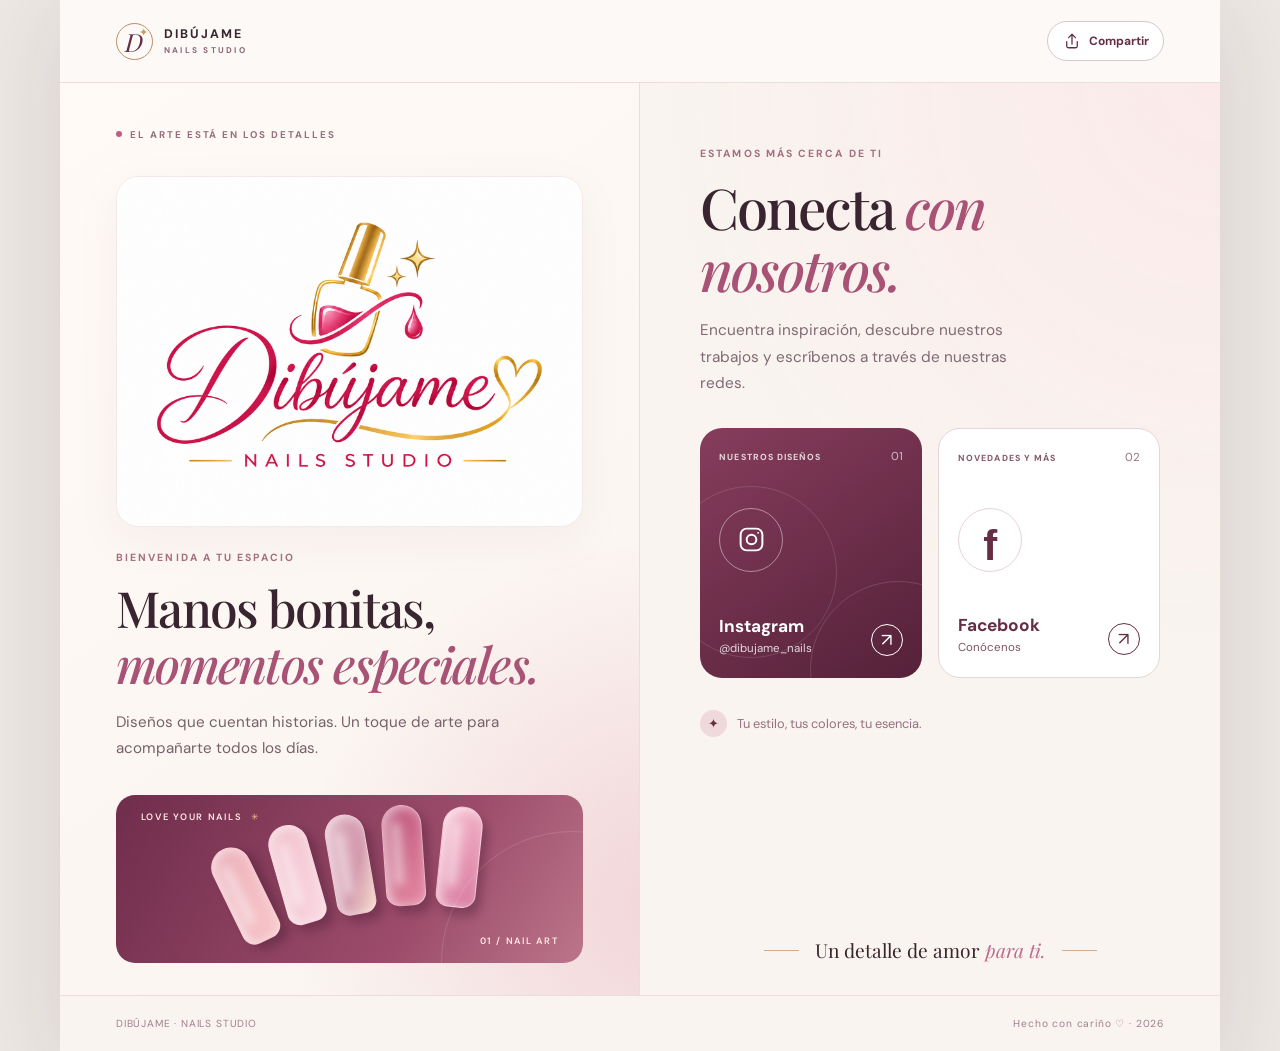
==== index.html @ 01977ef8 "Add files via upload" ====
<!doctype html>
<html lang="es-MX">
<head>
  <meta charset="utf-8">
  <meta name="viewport" content="width=device-width, initial-scale=1, viewport-fit=cover">
  <meta name="theme-color" content="#f9f4ef">
  <meta name="description" content="Dibújame Nails Studio. Manos bonitas, momentos especiales. Conoce nuestros diseños, redes sociales y formas de contacto.">
  <meta property="og:type" content="website">
  <meta property="og:title" content="Dibújame | Nails Studio">
  <meta property="og:description" content="Manos bonitas, momentos especiales. Descubre Dibújame Nails Studio.">
  <meta property="og:image" content="assets/logo-original.png">
  <link rel="icon" type="image/svg+xml" href="assets/favicon.svg">
  <link rel="preconnect" href="https://fonts.googleapis.com">
  <link rel="preconnect" href="https://fonts.gstatic.com" crossorigin>
  <link href="https://fonts.googleapis.com/css2?family=DM+Sans:wght@400;500;600;700&family=Playfair+Display:ital,wght@0,500;0,600;1,500;1,600&display=swap" rel="stylesheet">
  <link rel="stylesheet" href="css/styles.css">
  <script src="js/config.js" defer></script>
  <script src="js/app.js" defer></script>
  <title>Dibújame — Nails Studio</title>
</head>
<body>
  <div class="page-shell">
    <header class="topbar" aria-label="Encabezado">
      <a class="mini-brand" href="#inicio" aria-label="Dibújame Nails Studio, inicio">
        <span class="mini-mark" aria-hidden="true">D<span>✦</span></span>
        <span>DIBÚJAME <small>NAILS STUDIO</small></span>
      </a>
      <button class="share-button" type="button" id="shareButton" aria-label="Compartir página">
        <svg viewBox="0 0 24 24" aria-hidden="true"><path d="M12 16V3m0 0L7.5 7.5M12 3l4.5 4.5M5 13v6a2 2 0 0 0 2 2h10a2 2 0 0 0 2-2v-6"/></svg>
        <span>Compartir</span>
      </button>
    </header>

    <main id="inicio" class="layout">
      <section class="hero" aria-labelledby="intro-title">
        <div class="hero-kicker"><span class="dot"></span> EL ARTE ESTÁ EN LOS DETALLES</div>
        <div class="logo-card">
          <img class="brand-logo" src="assets/logo-original.png" alt="Dibújame Nails Studio, logo rosa y dorado con frasco de esmalte y corazón" fetchpriority="high">
        </div>
        <div class="hero-copy">
          <p class="eyebrow">BIENVENIDA A TU ESPACIO</p>
          <h1 id="intro-title">Manos bonitas,<br><em>momentos especiales.</em></h1>
          <p class="hero-description">Diseños que cuentan historias. Un toque de arte para acompañarte todos los días.</p>
        </div>
        <div class="hero-art" aria-hidden="true">
          <span class="art-label">LOVE YOUR NAILS <b>✳</b></span>
          <div class="nail-set"><i class="nail n1"></i><i class="nail n2"></i><i class="nail n3"></i><i class="nail n4"></i><i class="nail n5"></i></div>
          <span class="art-number">01 / NAIL ART</span>
        </div>
      </section>

      <section class="links-section" aria-labelledby="links-title">
        <div class="section-head">
          <p class="eyebrow">ESTAMOS MÁS CERCA DE TI</p>
          <h2 id="links-title">Conecta <em>con nosotros.</em></h2>
          <p>Encuentra inspiración, descubre nuestros trabajos y escríbenos a través de nuestras redes.</p>
        </div>

        <div id="bookingSlot" class="booking-slot" hidden></div>

        <div class="link-grid" id="linkGrid">
          <a class="link-card instagram-card" href="https://www.instagram.com/dibujame_nails/" target="_blank" rel="noopener noreferrer" aria-label="Visitar Instagram dibujame_nails">
            <span class="card-top"><span class="tag">NUESTROS DISEÑOS</span><span class="card-index">01</span></span>
            <span class="social-icon" aria-hidden="true"><svg viewBox="0 0 24 24"><rect x="3" y="3" width="18" height="18" rx="5"/><circle cx="12" cy="12" r="4"/><circle cx="17.5" cy="6.5" r=".8" fill="currentColor" stroke="none"/></svg></span>
            <span class="card-bottom"><span><strong>Instagram</strong><small>@dibujame_nails</small></span><span class="arrow-icon" aria-hidden="true">↗</span></span>
          </a>
          <a class="link-card facebook-card" href="https://www.facebook.com/profile.php?id=61552756146185" target="_blank" rel="noopener noreferrer" aria-label="Visitar página de Facebook de Dibújame Nails">
            <span class="card-top"><span class="tag">NOVEDADES Y MÁS</span><span class="card-index">02</span></span>
            <span class="social-icon fb-icon" aria-hidden="true">f</span>
            <span class="card-bottom"><span><strong>Facebook</strong><small>Conócenos</small></span><span class="arrow-icon" aria-hidden="true">↗</span></span>
          </a>
          <!-- Los enlaces que faltan se agregan automáticamente al configurar js/config.js -->
        </div>

        <div class="small-note"><span class="small-note-icon">✦</span><span>Tu estilo, tus colores, tu esencia.</span></div>
        <div class="closing"><span class="closing-rule"></span><p>Un detalle de amor <em>para ti.</em></p><span class="closing-rule"></span></div>
      </section>
    </main>

    <footer><span>DIBÚJAME · NAILS STUDIO</span><span>Hecho con cariño <span aria-hidden="true">♡</span> · <span id="year">2026</span></span></footer>
  </div>
  <div id="toast" class="toast" role="status" aria-live="polite" hidden></div>
</body>
</html>
---- css/styles.css ----
:root {
  --cream: #f9f4ef;
  --cream-dark: #eee3db;
  --paper: #ffffff;
  --wine: #662e45;
  --wine-dark: #421a2d;
  --rose: #c05d80;
  --gold: #c69c59;
  --text: #39252f;
  --muted: #806a75;
  --line: #e9dadf;
  font-synthesis: none;
}
* { box-sizing: border-box; }
html { scroll-behavior: smooth; }
body { margin: 0; background: #ece7e3; color: var(--text); font-family: 'DM Sans', Arial, sans-serif; -webkit-font-smoothing: antialiased; }
a { color: inherit; text-decoration: none; }
button { font: inherit; }
button, a { -webkit-tap-highlight-color: transparent; }
a:focus-visible, button:focus-visible { outline: 3px solid #a34d7b; outline-offset: 4px; }
.page-shell { max-width: 1160px; margin: 0 auto; min-height: 100vh; background: var(--cream); box-shadow: 0 16px 80px #3c23371f; overflow: hidden; }
.topbar { min-height: 83px; display:flex; align-items:center; justify-content:space-between; gap:1rem; padding: 1.1rem clamp(1.25rem, 5vw, 3.5rem); border-bottom:1px solid #eadedb; background:rgba(255,255,255,.42); }
.mini-brand { display:inline-flex; gap: .68rem; align-items:center; font-size:.78rem; font-weight:700; letter-spacing:.16em; }
.mini-brand small { display:block; color: #8b6678; font-size:.52rem; letter-spacing:.27em; margin-top:.22rem; }
.mini-mark { display:grid; place-items:center; position:relative; width:37px; height:37px; border:1px solid #be8e68; border-radius:50%; font:italic 25px 'Playfair Display',serif; color:var(--wine); }
.mini-mark span { position:absolute; top:0; right:2px; font-size:11px; color:var(--gold); }
.share-button { cursor:pointer; display:flex; gap:.5rem; align-items:center; justify-content:center; border:1px solid #d8c8cb; background:#fff; border-radius:100px; color:var(--wine); padding:.65rem .9rem; font-size:.75rem; font-weight:700; transition:transform .25s,border-color .25s; }
.share-button:hover {transform:translateY(-2px);border-color:var(--rose)}
.share-button svg { width:18px;height:18px; fill:none; stroke:currentColor;stroke-linecap:round;stroke-linejoin:round;stroke-width:1.7; }
.layout { display:grid;grid-template-columns:1fr 1fr; }
.hero { padding:2.8rem clamp(1.25rem, 4.6vw, 3.5rem) 2rem; position:relative; border-right:1px solid #eadedb; display:flex; flex-direction:column; background:radial-gradient(circle at 105% 90%, #f2d5d8 0,transparent 36%),linear-gradient(145deg,#fffaf6,var(--cream)); }
.hero-kicker {font-size:.61rem;letter-spacing:.2em;font-weight:700;color:#956f7d;display:flex;align-items:center;gap:.5rem; }
.dot { width:6px;height:6px;background:var(--rose);border-radius:50%; }
.logo-card { margin:2.2rem 0 1.5rem; border:1px solid #f2eae7; background:white; box-shadow: 0 14px 40px #a97e8814; border-radius:1.4rem; overflow:hidden; }
.brand-logo { display:block; width:100%; aspect-ratio:4/3; object-fit:contain; }
.hero-copy {position:relative;z-index:2}
.eyebrow { color:#a46e81;letter-spacing:.2em; font-size:.65rem; font-weight:700; margin:0 0 1rem; }
h1,h2 { font-family:'Playfair Display',Georgia,serif; letter-spacing:-.035em; font-weight:500; }
h1 {font-size:clamp(2.25rem,3.9vw,3.5rem);line-height:1.13;margin:.2rem 0 1rem}
h1 em,h2 em {color:#a85375; font-weight:500;}
.hero-description {max-width:390px;color:#76616b;font-size:.95rem;line-height:1.75;margin:0}
.hero-art { margin-top:2.1rem; height:168px; border-radius:1.2rem; background:linear-gradient(120deg,#702d4c 0%,#9c4c6a 65%,#bb758a 100%);display:flex;align-items:center;justify-content:space-between;padding:1rem 1.55rem;overflow:hidden;position:relative; }
.hero-art::after {content:'';position:absolute;width:260px;height:260px;border:1px solid #ffffff22; border-radius:50%;right:-120px;bottom:-130px;}
.art-label,.art-number {color:#ffe9e5;font-size:.58rem;letter-spacing:.17em;font-weight:600;position:relative;z-index:2;}
.art-label{align-self:flex-start}.art-label b{color:#f2c28d;margin-left:.5em}.art-number{align-self:flex-end;white-space:nowrap}
.nail-set { display:flex;align-items:center;gap:9px;position:absolute;left:50%;transform:translateX(-50%) rotate(-10deg);top:19px; }
.nail {display:block;width:40px;height:101px;border-radius:26px 26px 17px 17px;box-shadow:inset 4px 2px 12px #fff9, 6px 8px 10px #2c0d2249;border:1px solid #ffdfe99c;transform-origin:bottom center;}
.nail::before{content:'';display:block;width:9px;height:65px;border-radius:10px;background:#fff8;filter:blur(5px);margin:15px 0 0 9px;}
.n1{background:linear-gradient(110deg,#e8a7b3,#f9cbcd);transform:rotate(-16deg) translateY(10px)}
.n2{background:linear-gradient(110deg,#efb8c6,#fbdce5);transform:rotate(-6deg)}
.n3{background:linear-gradient(115deg,#dba8b9 0%,#d49baf 60%,#f7decc 100%);}
.n4{background:linear-gradient(130deg,#b95076,#e68ba5);transform:rotate(6deg)}
.n5{background:linear-gradient(130deg,#f7c1d1,#d8799e);transform:rotate(16deg) translateY(10px)}
.links-section {display:flex;flex-direction:column;padding:clamp(2.5rem,5vw,4.5rem) clamp(1.25rem,4.7vw,4rem) 2rem;background:radial-gradient(circle at 100% 0,#fce4e8a8,transparent 52%),var(--cream);}
.section-head h2 {font-size:clamp(2.5rem,4.4vw,4rem);line-height:1.1;margin:0 0 1.1rem;}
.section-head > p:last-child {color:var(--muted);line-height:1.7;font-size:.96rem;max-width:350px;margin:0 0 2rem}
.link-grid {display:grid;grid-template-columns:1fr 1fr;gap:1rem;}
.link-card {min-height:250px;border-radius:22px; padding:1.35rem 1.2rem;display:flex;flex-direction:column;justify-content:space-between;position:relative;overflow:hidden;transition:transform .25s,box-shadow .25s;}
.link-card:hover,.booking-card:hover {transform:translateY(-5px); box-shadow:0 18px 34px #55304527;}
.instagram-card {background:linear-gradient(145deg,#863d5c,#552139); color:#fff;}
.instagram-card::before {content:'';position:absolute;left:-35px;top:58px;width:170px;height:170px;border:1px solid #ffffff21;border-radius:50%;pointer-events:none;}
.instagram-card::after {content:'';position:absolute;bottom:-80px;right:-65px;width:175px;height:175px;border:1px solid #ffffff24;border-radius:50%;pointer-events:none;}
.facebook-card {background:#fff;border:1px solid #e5d5d9;color:var(--wine);}
.card-top {display:flex;align-items:center;justify-content:space-between;gap:1rem;}
.tag {letter-spacing:.12em;font-size:.55rem;font-weight:700;opacity:.8;}
.card-index {font-size:.72rem;opacity:.68;}
.social-icon {width:64px;height:64px;display:grid;place-items:center;border:1px solid #ffffff70;border-radius:50%;position:relative;z-index:1;}
.social-icon svg {width:29px;height:29px;stroke:currentColor;stroke-width:1.65;fill:none;}
.fb-icon {font:bold 42px Arial,sans-serif;color:var(--wine);border-color:#e6d2d9;padding-top:12px;}
.card-bottom {display:flex;align-items:end;justify-content:space-between;gap:.25rem;position:relative;z-index:1;}
.card-bottom strong {display:block;font-size:1.08rem;font-weight:700;}
.card-bottom small {display:block;font-size:.72rem;margin-top:.28rem;opacity:.82;}
.arrow-icon {display:grid;place-items:center;width:32px;height:32px;border:1px solid currentColor;border-radius:50%;flex-shrink:0; font-size:18px;}
.booking-slot:empty {display:none;}.booking-slot:not(:empty) {margin-bottom:1rem;}
.booking-card {display:flex;align-items:center;justify-content:space-between;gap:1rem;background:var(--wine);color:#fff;border-radius:20px;padding:1.1rem 1.4rem;margin-bottom:.9rem;transition:transform .25s,box-shadow .25s;}
.booking-card strong {font-size:1.05rem;display:block;margin-bottom:.2rem;}.booking-card small{font-size:.71rem;opacity:.83;}
.booking-card .arrow-icon {border-color:#ffffffa0;}
.extra-card { min-height:190px;background:white;border:1px solid #e5d5d9;color:var(--wine);}
.extra-card .social-icon{color:var(--wine);border-color:#e4cdd6}
.extra-card .social-icon svg{width:28px;height:28px;}
.small-note {margin:2rem 0 2.5rem;display:flex;gap:.6rem;align-items:center;color:#967080;font-size:.8rem;}
.small-note-icon {display:grid;place-items:center;width:27px;height:27px;background:#efd9dc;border-radius:50%;color:var(--wine);}
.closing {margin-top:auto;display:flex;align-items:center;justify-content:center;gap:1rem;}
.closing p {font-family:'Playfair Display',Georgia,serif;font-size:1.2rem;margin:0;white-space:nowrap;}
.closing em {color:#bb6d8e;}.closing-rule {display:block;width:35px;height:1px;background:#cfab91;}
footer {display:flex;align-items:center;justify-content:space-between;gap:1rem;flex-wrap:wrap;padding:1.3rem clamp(1.25rem,5vw,3.5rem);border-top:1px solid #eadedb;color:#a0808e;font-size:.64rem;letter-spacing:.08em;}
.toast {position:fixed;bottom:24px;left:50%;transform:translateX(-50%);background:var(--wine-dark);color:white;border-radius:12px;padding:.85rem 1.25rem;box-shadow:0 14px 40px #2c13243b;z-index:15; font-size:.85rem;}
@media(max-width:850px){.layout{grid-template-columns:1fr}.hero{border-right:0;border-bottom:1px solid #eadedb;padding-bottom:2.1rem}.logo-card{max-width:550px;margin-left:auto;margin-right:auto}.hero-art{max-width:550px;width:100%;margin-left:auto;margin-right:auto}.links-section{padding-bottom:3rem}.section-head p:last-child{max-width:none}.link-card{min-height:225px}}
@media(max-width:520px){.topbar{min-height:72px;padding:1rem 1.25rem}.share-button{padding:.58rem}.share-button span{display:none}.hero{padding-top:2rem}.logo-card{margin:1.5rem 0 1.4rem;border-radius:18px}.hero-description{font-size:.9rem}.hero-art{margin-top:1.8rem;height:145px}.nail{width:33px;height:82px}.nail::before{height:45px}.nail-set{top:18px;gap:7px}.art-label,.art-number{font-size:.48rem}.links-section{padding-top:3.1rem}.section-head h2{font-size:2.7rem}.link-grid{gap:.75rem}.link-card{min-height:212px;border-radius:18px;padding:1.1rem .95rem}.tag{font-size:.49rem}.social-icon{width:55px;height:55px}.card-bottom strong{font-size:1rem}.card-bottom small{font-size:.67rem}.arrow-icon{width:27px;height:27px;font-size:16px}.closing p{font-size:1rem}.closing-rule{width:18px}footer{font-size:.57rem}}
@media(max-width:340px){.link-grid{grid-template-columns:1fr}.link-card{min-height:160px}.section-head h2{font-size:2.2rem}.nail-set{transform:translateX(-50%) rotate(-10deg) scale(.85)}}
@media(prefers-reduced-motion:reduce){html{scroll-behavior:auto}*,*::before,*::after{transition:none!important;animation:none!important}}
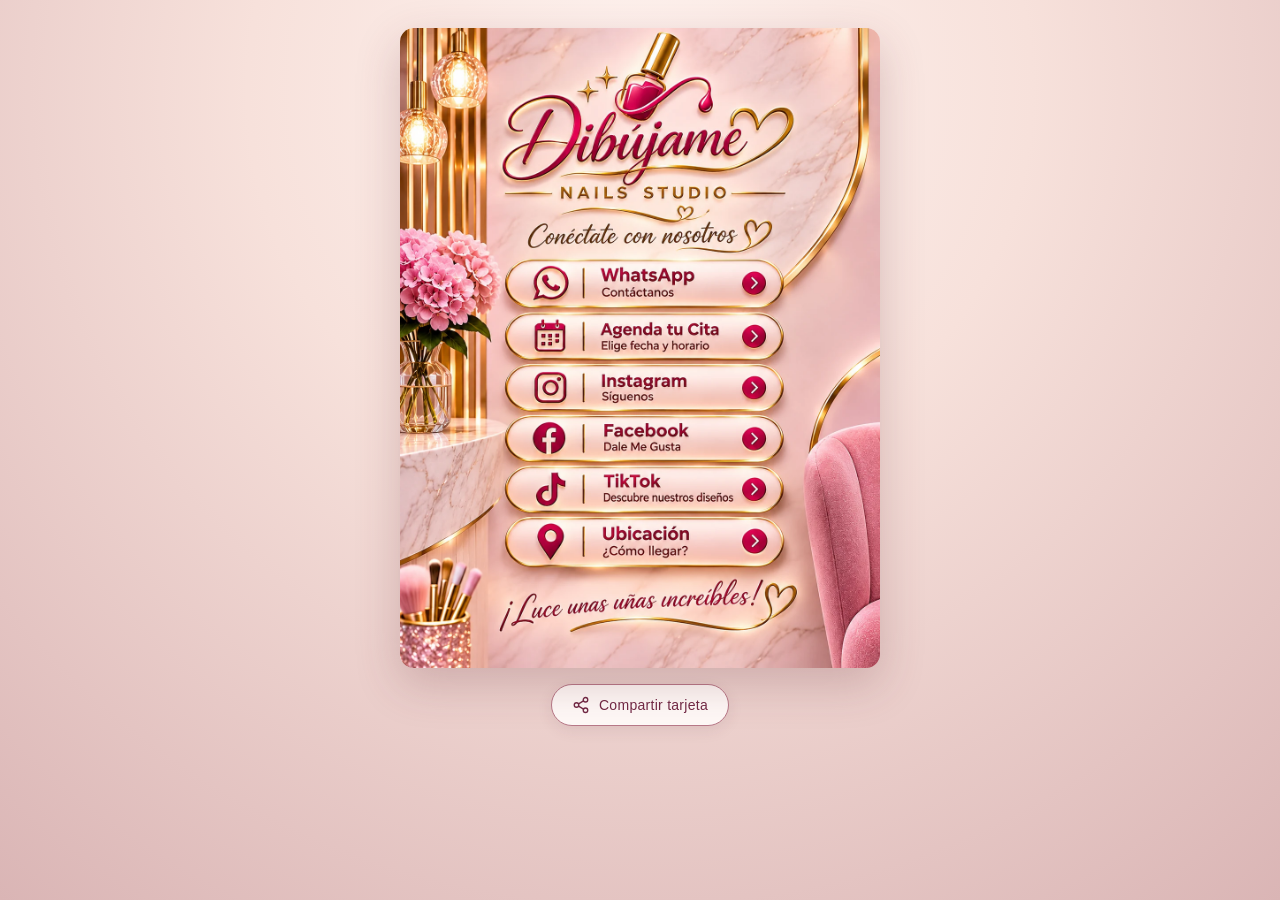
==== commit bd0e4d74: "Add files via upload" ====
--- a/index.html
+++ b/index.html
@@ -1,84 +1,41 @@
 <!doctype html>
 <html lang="es-MX">
 <head>
-  <meta charset="utf-8">
-  <meta name="viewport" content="width=device-width, initial-scale=1, viewport-fit=cover">
-  <meta name="theme-color" content="#f9f4ef">
-  <meta name="description" content="Dibújame Nails Studio. Manos bonitas, momentos especiales. Conoce nuestros diseños, redes sociales y formas de contacto.">
-  <meta property="og:type" content="website">
-  <meta property="og:title" content="Dibújame | Nails Studio">
-  <meta property="og:description" content="Manos bonitas, momentos especiales. Descubre Dibújame Nails Studio.">
-  <meta property="og:image" content="assets/logo-original.png">
-  <link rel="icon" type="image/svg+xml" href="assets/favicon.svg">
-  <link rel="preconnect" href="https://fonts.googleapis.com">
-  <link rel="preconnect" href="https://fonts.gstatic.com" crossorigin>
-  <link href="https://fonts.googleapis.com/css2?family=DM+Sans:wght@400;500;600;700&family=Playfair+Display:ital,wght@0,500;0,600;1,500;1,600&display=swap" rel="stylesheet">
-  <link rel="stylesheet" href="css/styles.css">
+  <meta charset="utf-8" />
+  <meta name="viewport" content="width=device-width, initial-scale=1, viewport-fit=cover" />
+  <meta name="theme-color" content="#f4d1cf" />
+  <meta name="description" content="Dibújame Nails Studio: agenda tu cita, escríbenos y descubre nuestras redes sociales." />
+  <meta property="og:type" content="website" />
+  <meta property="og:title" content="Dibújame | Nails Studio" />
+  <meta property="og:description" content="Conéctate con nosotros y luce unas uñas increíbles." />
+  <meta property="og:image" content="https://dibujamenails.github.io/dibujame-nails/assets/logo-original.png" />
+  <link rel="icon" href="assets/favicon.svg" type="image/svg+xml" />
+  <link rel="preload" as="image" href="assets/tarjeta-digital.webp" />
+  <link rel="stylesheet" href="css/styles.css" />
   <script src="js/config.js" defer></script>
   <script src="js/app.js" defer></script>
-  <title>Dibújame — Nails Studio</title>
+  <title>Dibújame Nails Studio | Conéctate</title>
 </head>
 <body>
-  <div class="page-shell">
-    <header class="topbar" aria-label="Encabezado">
-      <a class="mini-brand" href="#inicio" aria-label="Dibújame Nails Studio, inicio">
-        <span class="mini-mark" aria-hidden="true">D<span>✦</span></span>
-        <span>DIBÚJAME <small>NAILS STUDIO</small></span>
-      </a>
-      <button class="share-button" type="button" id="shareButton" aria-label="Compartir página">
-        <svg viewBox="0 0 24 24" aria-hidden="true"><path d="M12 16V3m0 0L7.5 7.5M12 3l4.5 4.5M5 13v6a2 2 0 0 0 2 2h10a2 2 0 0 0 2-2v-6"/></svg>
-        <span>Compartir</span>
-      </button>
-    </header>
-
-    <main id="inicio" class="layout">
-      <section class="hero" aria-labelledby="intro-title">
-        <div class="hero-kicker"><span class="dot"></span> EL ARTE ESTÁ EN LOS DETALLES</div>
-        <div class="logo-card">
-          <img class="brand-logo" src="assets/logo-original.png" alt="Dibújame Nails Studio, logo rosa y dorado con frasco de esmalte y corazón" fetchpriority="high">
-        </div>
-        <div class="hero-copy">
-          <p class="eyebrow">BIENVENIDA A TU ESPACIO</p>
-          <h1 id="intro-title">Manos bonitas,<br><em>momentos especiales.</em></h1>
-          <p class="hero-description">Diseños que cuentan historias. Un toque de arte para acompañarte todos los días.</p>
-        </div>
-        <div class="hero-art" aria-hidden="true">
-          <span class="art-label">LOVE YOUR NAILS <b>✳</b></span>
-          <div class="nail-set"><i class="nail n1"></i><i class="nail n2"></i><i class="nail n3"></i><i class="nail n4"></i><i class="nail n5"></i></div>
-          <span class="art-number">01 / NAIL ART</span>
-        </div>
-      </section>
-
-      <section class="links-section" aria-labelledby="links-title">
-        <div class="section-head">
-          <p class="eyebrow">ESTAMOS MÁS CERCA DE TI</p>
-          <h2 id="links-title">Conecta <em>con nosotros.</em></h2>
-          <p>Encuentra inspiración, descubre nuestros trabajos y escríbenos a través de nuestras redes.</p>
-        </div>
-
-        <div id="bookingSlot" class="booking-slot" hidden></div>
-
-        <div class="link-grid" id="linkGrid">
-          <a class="link-card instagram-card" href="https://www.instagram.com/dibujame_nails/" target="_blank" rel="noopener noreferrer" aria-label="Visitar Instagram dibujame_nails">
-            <span class="card-top"><span class="tag">NUESTROS DISEÑOS</span><span class="card-index">01</span></span>
-            <span class="social-icon" aria-hidden="true"><svg viewBox="0 0 24 24"><rect x="3" y="3" width="18" height="18" rx="5"/><circle cx="12" cy="12" r="4"/><circle cx="17.5" cy="6.5" r=".8" fill="currentColor" stroke="none"/></svg></span>
-            <span class="card-bottom"><span><strong>Instagram</strong><small>@dibujame_nails</small></span><span class="arrow-icon" aria-hidden="true">↗</span></span>
-          </a>
-          <a class="link-card facebook-card" href="https://www.facebook.com/profile.php?id=61552756146185" target="_blank" rel="noopener noreferrer" aria-label="Visitar página de Facebook de Dibújame Nails">
-            <span class="card-top"><span class="tag">NOVEDADES Y MÁS</span><span class="card-index">02</span></span>
-            <span class="social-icon fb-icon" aria-hidden="true">f</span>
-            <span class="card-bottom"><span><strong>Facebook</strong><small>Conócenos</small></span><span class="arrow-icon" aria-hidden="true">↗</span></span>
-          </a>
-          <!-- Los enlaces que faltan se agregan automáticamente al configurar js/config.js -->
-        </div>
-
-        <div class="small-note"><span class="small-note-icon">✦</span><span>Tu estilo, tus colores, tu esencia.</span></div>
-        <div class="closing"><span class="closing-rule"></span><p>Un detalle de amor <em>para ti.</em></p><span class="closing-rule"></span></div>
-      </section>
-    </main>
-
-    <footer><span>DIBÚJAME · NAILS STUDIO</span><span>Hecho con cariño <span aria-hidden="true">♡</span> · <span id="year">2026</span></span></footer>
-  </div>
-  <div id="toast" class="toast" role="status" aria-live="polite" hidden></div>
+  <main class="digital-card" aria-label="Tarjeta digital de Dibújame Nails Studio">
+    <h1 class="sr-only">Dibújame Nails Studio</h1>
+    <p class="sr-only">Conéctate con nosotros. Elige uno de los siguientes enlaces.</p>
+    <img class="card-art" src="assets/tarjeta-digital.webp" alt="" width="1086" height="1448" fetchpriority="high" draggable="false" />
+    <nav class="link-hotspots" aria-label="Contacto y redes sociales">
+      <a class="touch-link whatsapp" data-action="whatsapp" href="#" aria-label="Contactar por WhatsApp"><span class="sr-only">WhatsApp — Contáctanos</span></a>
+      <a class="touch-link agenda" data-action="agenda" href="#" aria-label="Agendar una cita por WhatsApp"><span class="sr-only">Agenda tu cita</span></a>
+      <a class="touch-link instagram" data-action="instagram" href="https://www.instagram.com/dibujame_nails/" target="_blank" rel="noopener noreferrer" aria-label="Abrir Instagram de Dibújame Nails Studio"><span class="sr-only">Instagram</span></a>
+      <a class="touch-link facebook" data-action="facebook" href="https://www.facebook.com/profile.php?id=61552756146185" target="_blank" rel="noopener noreferrer" aria-label="Abrir Facebook de Dibújame Nails Studio"><span class="sr-only">Facebook</span></a>
+      <a class="touch-link tiktok" data-action="tiktok" href="#" aria-label="Abrir TikTok"><span class="sr-only">TikTok</span></a>
+      <a class="touch-link ubicacion" data-action="ubicacion" href="#" aria-label="Ver ubicación en Google Maps"><span class="sr-only">Ubicación</span></a>
+    </nav>
+  </main>
+  <footer class="card-footer">
+    <button id="shareBtn" class="share-btn" type="button" aria-label="Compartir tarjeta digital">
+      <svg xmlns="http://www.w3.org/2000/svg" width="18" height="18" viewBox="0 0 24 24" fill="none" stroke="currentColor" stroke-width="1.8" stroke-linecap="round" stroke-linejoin="round" aria-hidden="true"><circle cx="18" cy="5" r="3"/><circle cx="6" cy="12" r="3"/><circle cx="18" cy="19" r="3"/><path d="m8.7 13.5 6.6 4m0-11-6.6 4"/></svg>
+      Compartir tarjeta
+    </button>
+  </footer>
+  <div id="statusToast" class="toast" role="status" aria-live="polite" hidden></div>
 </body>
 </html>
--- a/css/styles.css
+++ b/css/styles.css
@@ -1,91 +1,31 @@
-:root {
-  --cream: #f9f4ef;
-  --cream-dark: #eee3db;
-  --paper: #ffffff;
-  --wine: #662e45;
-  --wine-dark: #421a2d;
-  --rose: #c05d80;
-  --gold: #c69c59;
-  --text: #39252f;
-  --muted: #806a75;
-  --line: #e9dadf;
-  font-synthesis: none;
-}
-* { box-sizing: border-box; }
-html { scroll-behavior: smooth; }
-body { margin: 0; background: #ece7e3; color: var(--text); font-family: 'DM Sans', Arial, sans-serif; -webkit-font-smoothing: antialiased; }
-a { color: inherit; text-decoration: none; }
-button { font: inherit; }
-button, a { -webkit-tap-highlight-color: transparent; }
-a:focus-visible, button:focus-visible { outline: 3px solid #a34d7b; outline-offset: 4px; }
-.page-shell { max-width: 1160px; margin: 0 auto; min-height: 100vh; background: var(--cream); box-shadow: 0 16px 80px #3c23371f; overflow: hidden; }
-.topbar { min-height: 83px; display:flex; align-items:center; justify-content:space-between; gap:1rem; padding: 1.1rem clamp(1.25rem, 5vw, 3.5rem); border-bottom:1px solid #eadedb; background:rgba(255,255,255,.42); }
-.mini-brand { display:inline-flex; gap: .68rem; align-items:center; font-size:.78rem; font-weight:700; letter-spacing:.16em; }
-.mini-brand small { display:block; color: #8b6678; font-size:.52rem; letter-spacing:.27em; margin-top:.22rem; }
-.mini-mark { display:grid; place-items:center; position:relative; width:37px; height:37px; border:1px solid #be8e68; border-radius:50%; font:italic 25px 'Playfair Display',serif; color:var(--wine); }
-.mini-mark span { position:absolute; top:0; right:2px; font-size:11px; color:var(--gold); }
-.share-button { cursor:pointer; display:flex; gap:.5rem; align-items:center; justify-content:center; border:1px solid #d8c8cb; background:#fff; border-radius:100px; color:var(--wine); padding:.65rem .9rem; font-size:.75rem; font-weight:700; transition:transform .25s,border-color .25s; }
-.share-button:hover {transform:translateY(-2px);border-color:var(--rose)}
-.share-button svg { width:18px;height:18px; fill:none; stroke:currentColor;stroke-linecap:round;stroke-linejoin:round;stroke-width:1.7; }
-.layout { display:grid;grid-template-columns:1fr 1fr; }
-.hero { padding:2.8rem clamp(1.25rem, 4.6vw, 3.5rem) 2rem; position:relative; border-right:1px solid #eadedb; display:flex; flex-direction:column; background:radial-gradient(circle at 105% 90%, #f2d5d8 0,transparent 36%),linear-gradient(145deg,#fffaf6,var(--cream)); }
-.hero-kicker {font-size:.61rem;letter-spacing:.2em;font-weight:700;color:#956f7d;display:flex;align-items:center;gap:.5rem; }
-.dot { width:6px;height:6px;background:var(--rose);border-radius:50%; }
-.logo-card { margin:2.2rem 0 1.5rem; border:1px solid #f2eae7; background:white; box-shadow: 0 14px 40px #a97e8814; border-radius:1.4rem; overflow:hidden; }
-.brand-logo { display:block; width:100%; aspect-ratio:4/3; object-fit:contain; }
-.hero-copy {position:relative;z-index:2}
-.eyebrow { color:#a46e81;letter-spacing:.2em; font-size:.65rem; font-weight:700; margin:0 0 1rem; }
-h1,h2 { font-family:'Playfair Display',Georgia,serif; letter-spacing:-.035em; font-weight:500; }
-h1 {font-size:clamp(2.25rem,3.9vw,3.5rem);line-height:1.13;margin:.2rem 0 1rem}
-h1 em,h2 em {color:#a85375; font-weight:500;}
-.hero-description {max-width:390px;color:#76616b;font-size:.95rem;line-height:1.75;margin:0}
-.hero-art { margin-top:2.1rem; height:168px; border-radius:1.2rem; background:linear-gradient(120deg,#702d4c 0%,#9c4c6a 65%,#bb758a 100%);display:flex;align-items:center;justify-content:space-between;padding:1rem 1.55rem;overflow:hidden;position:relative; }
-.hero-art::after {content:'';position:absolute;width:260px;height:260px;border:1px solid #ffffff22; border-radius:50%;right:-120px;bottom:-130px;}
-.art-label,.art-number {color:#ffe9e5;font-size:.58rem;letter-spacing:.17em;font-weight:600;position:relative;z-index:2;}
-.art-label{align-self:flex-start}.art-label b{color:#f2c28d;margin-left:.5em}.art-number{align-self:flex-end;white-space:nowrap}
-.nail-set { display:flex;align-items:center;gap:9px;position:absolute;left:50%;transform:translateX(-50%) rotate(-10deg);top:19px; }
-.nail {display:block;width:40px;height:101px;border-radius:26px 26px 17px 17px;box-shadow:inset 4px 2px 12px #fff9, 6px 8px 10px #2c0d2249;border:1px solid #ffdfe99c;transform-origin:bottom center;}
-.nail::before{content:'';display:block;width:9px;height:65px;border-radius:10px;background:#fff8;filter:blur(5px);margin:15px 0 0 9px;}
-.n1{background:linear-gradient(110deg,#e8a7b3,#f9cbcd);transform:rotate(-16deg) translateY(10px)}
-.n2{background:linear-gradient(110deg,#efb8c6,#fbdce5);transform:rotate(-6deg)}
-.n3{background:linear-gradient(115deg,#dba8b9 0%,#d49baf 60%,#f7decc 100%);}
-.n4{background:linear-gradient(130deg,#b95076,#e68ba5);transform:rotate(6deg)}
-.n5{background:linear-gradient(130deg,#f7c1d1,#d8799e);transform:rotate(16deg) translateY(10px)}
-.links-section {display:flex;flex-direction:column;padding:clamp(2.5rem,5vw,4.5rem) clamp(1.25rem,4.7vw,4rem) 2rem;background:radial-gradient(circle at 100% 0,#fce4e8a8,transparent 52%),var(--cream);}
-.section-head h2 {font-size:clamp(2.5rem,4.4vw,4rem);line-height:1.1;margin:0 0 1.1rem;}
-.section-head > p:last-child {color:var(--muted);line-height:1.7;font-size:.96rem;max-width:350px;margin:0 0 2rem}
-.link-grid {display:grid;grid-template-columns:1fr 1fr;gap:1rem;}
-.link-card {min-height:250px;border-radius:22px; padding:1.35rem 1.2rem;display:flex;flex-direction:column;justify-content:space-between;position:relative;overflow:hidden;transition:transform .25s,box-shadow .25s;}
-.link-card:hover,.booking-card:hover {transform:translateY(-5px); box-shadow:0 18px 34px #55304527;}
-.instagram-card {background:linear-gradient(145deg,#863d5c,#552139); color:#fff;}
-.instagram-card::before {content:'';position:absolute;left:-35px;top:58px;width:170px;height:170px;border:1px solid #ffffff21;border-radius:50%;pointer-events:none;}
-.instagram-card::after {content:'';position:absolute;bottom:-80px;right:-65px;width:175px;height:175px;border:1px solid #ffffff24;border-radius:50%;pointer-events:none;}
-.facebook-card {background:#fff;border:1px solid #e5d5d9;color:var(--wine);}
-.card-top {display:flex;align-items:center;justify-content:space-between;gap:1rem;}
-.tag {letter-spacing:.12em;font-size:.55rem;font-weight:700;opacity:.8;}
-.card-index {font-size:.72rem;opacity:.68;}
-.social-icon {width:64px;height:64px;display:grid;place-items:center;border:1px solid #ffffff70;border-radius:50%;position:relative;z-index:1;}
-.social-icon svg {width:29px;height:29px;stroke:currentColor;stroke-width:1.65;fill:none;}
-.fb-icon {font:bold 42px Arial,sans-serif;color:var(--wine);border-color:#e6d2d9;padding-top:12px;}
-.card-bottom {display:flex;align-items:end;justify-content:space-between;gap:.25rem;position:relative;z-index:1;}
-.card-bottom strong {display:block;font-size:1.08rem;font-weight:700;}
-.card-bottom small {display:block;font-size:.72rem;margin-top:.28rem;opacity:.82;}
-.arrow-icon {display:grid;place-items:center;width:32px;height:32px;border:1px solid currentColor;border-radius:50%;flex-shrink:0; font-size:18px;}
-.booking-slot:empty {display:none;}.booking-slot:not(:empty) {margin-bottom:1rem;}
-.booking-card {display:flex;align-items:center;justify-content:space-between;gap:1rem;background:var(--wine);color:#fff;border-radius:20px;padding:1.1rem 1.4rem;margin-bottom:.9rem;transition:transform .25s,box-shadow .25s;}
-.booking-card strong {font-size:1.05rem;display:block;margin-bottom:.2rem;}.booking-card small{font-size:.71rem;opacity:.83;}
-.booking-card .arrow-icon {border-color:#ffffffa0;}
-.extra-card { min-height:190px;background:white;border:1px solid #e5d5d9;color:var(--wine);}
-.extra-card .social-icon{color:var(--wine);border-color:#e4cdd6}
-.extra-card .social-icon svg{width:28px;height:28px;}
-.small-note {margin:2rem 0 2.5rem;display:flex;gap:.6rem;align-items:center;color:#967080;font-size:.8rem;}
-.small-note-icon {display:grid;place-items:center;width:27px;height:27px;background:#efd9dc;border-radius:50%;color:var(--wine);}
-.closing {margin-top:auto;display:flex;align-items:center;justify-content:center;gap:1rem;}
-.closing p {font-family:'Playfair Display',Georgia,serif;font-size:1.2rem;margin:0;white-space:nowrap;}
-.closing em {color:#bb6d8e;}.closing-rule {display:block;width:35px;height:1px;background:#cfab91;}
-footer {display:flex;align-items:center;justify-content:space-between;gap:1rem;flex-wrap:wrap;padding:1.3rem clamp(1.25rem,5vw,3.5rem);border-top:1px solid #eadedb;color:#a0808e;font-size:.64rem;letter-spacing:.08em;}
-.toast {position:fixed;bottom:24px;left:50%;transform:translateX(-50%);background:var(--wine-dark);color:white;border-radius:12px;padding:.85rem 1.25rem;box-shadow:0 14px 40px #2c13243b;z-index:15; font-size:.85rem;}
-@media(max-width:850px){.layout{grid-template-columns:1fr}.hero{border-right:0;border-bottom:1px solid #eadedb;padding-bottom:2.1rem}.logo-card{max-width:550px;margin-left:auto;margin-right:auto}.hero-art{max-width:550px;width:100%;margin-left:auto;margin-right:auto}.links-section{padding-bottom:3rem}.section-head p:last-child{max-width:none}.link-card{min-height:225px}}
-@media(max-width:520px){.topbar{min-height:72px;padding:1rem 1.25rem}.share-button{padding:.58rem}.share-button span{display:none}.hero{padding-top:2rem}.logo-card{margin:1.5rem 0 1.4rem;border-radius:18px}.hero-description{font-size:.9rem}.hero-art{margin-top:1.8rem;height:145px}.nail{width:33px;height:82px}.nail::before{height:45px}.nail-set{top:18px;gap:7px}.art-label,.art-number{font-size:.48rem}.links-section{padding-top:3.1rem}.section-head h2{font-size:2.7rem}.link-grid{gap:.75rem}.link-card{min-height:212px;border-radius:18px;padding:1.1rem .95rem}.tag{font-size:.49rem}.social-icon{width:55px;height:55px}.card-bottom strong{font-size:1rem}.card-bottom small{font-size:.67rem}.arrow-icon{width:27px;height:27px;font-size:16px}.closing p{font-size:1rem}.closing-rule{width:18px}footer{font-size:.57rem}}
-@media(max-width:340px){.link-grid{grid-template-columns:1fr}.link-card{min-height:160px}.section-head h2{font-size:2.2rem}.nail-set{transform:translateX(-50%) rotate(-10deg) scale(.85)}}
-@media(prefers-reduced-motion:reduce){html{scroll-behavior:auto}*,*::before,*::after{transition:none!important;animation:none!important}}
+/* Dibújame Nails Studio | V2: tarjeta digital de enlaces, diseño móvil */
+:root{color-scheme:light;font-family:Arial,Helvetica,sans-serif;background:#f1d7d4;color:#733147}
+*{box-sizing:border-box}
+html{min-height:100%;scroll-behavior:smooth}
+body{margin:0;min-height:100vh;display:flex;flex-direction:column;align-items:center;
+  background:radial-gradient(circle at 50% 10%,#fff3ef 0%,#f7e1db 38%,#dab5b5 100%)}
+.digital-card{position:relative;display:block;width:min(100%,480px);margin:0 auto;isolation:isolate;
+  box-shadow:0 16px 45px rgb(105 47 54 / .24)}
+.card-art{display:block;width:100%;height:auto;aspect-ratio:543/724;object-fit:contain;user-select:none;-webkit-user-select:none}
+.link-hotspots{position:absolute;inset:0;pointer-events:none}
+.touch-link{position:absolute;display:block;left:21.3%;width:56.3%;height:7.4%;border-radius:100px;
+  cursor:pointer;pointer-events:auto;-webkit-tap-highlight-color:transparent;touch-action:manipulation;
+  transition:background .15s ease, box-shadow .15s ease, transform .15s ease}
+.touch-link:hover{background:rgba(255,255,255,.08)}
+.touch-link:active{background:rgba(85,13,46,.12);transform:scale(.985)}
+.touch-link:focus-visible{outline:3px solid #fff;outline-offset:2px;box-shadow:0 0 0 6px #971145}
+.whatsapp{top:35.0%}.agenda{top:43.15%}.instagram{top:51.15%}
+.facebook{top:58.7%}.tiktok{top:66.45%}.ubicacion{top:74.25%}
+.sr-only{position:absolute;clip:rect(0,0,0,0);clip-path:inset(50%);width:1px;height:1px;overflow:hidden;white-space:nowrap}
+.card-footer{padding:16px 12px 28px;text-align:center}
+.share-btn{display:inline-flex;align-items:center;justify-content:center;gap:9px;border:1px solid #b87988;
+  background:#fff9f7;color:#722945;border-radius:999px;padding:11px 20px;font-size:14px;letter-spacing:.02em;
+  cursor:pointer;box-shadow:0 4px 16px rgb(80 30 50 / .09)}
+.share-btn:hover{background:#fff}
+.share-btn:focus-visible{outline:3px solid #a1205a;outline-offset:3px}
+.toast{position:fixed;bottom:24px;left:50%;transform:translateX(-50%);width:min(90vw,400px);padding:14px 20px;
+  background:#682e45;color:#fff;border:1px solid #d6af66;border-radius:16px;text-align:center;z-index:9;
+  box-shadow:0 12px 30px rgba(50,20,30,.26);font:500 14px/1.45 Arial,Helvetica,sans-serif}
+.toast[hidden]{display:none}
+@media (min-width:550px){body{padding-top:28px}.digital-card{border-radius:14px;overflow:hidden}}
+@media (prefers-reduced-motion:reduce){*{scroll-behavior:auto!important;transition:none!important}}
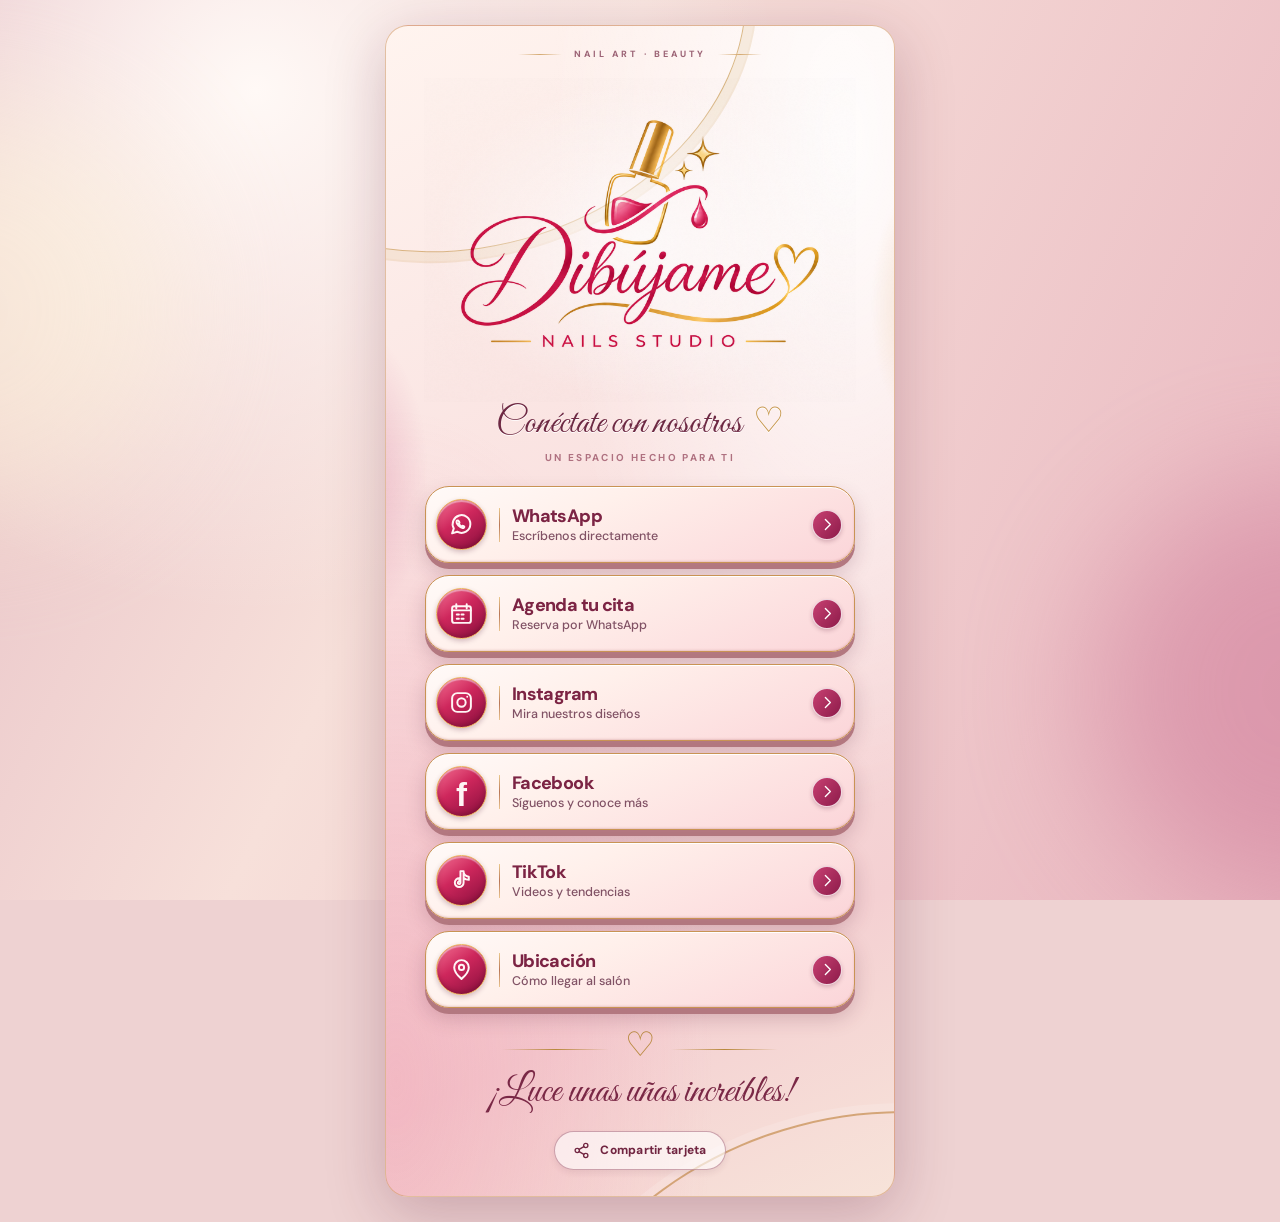
==== commit a6c9dfc9: "Add files via upload" ====
--- a/index.html
+++ b/index.html
@@ -1,41 +1,97 @@
 <!doctype html>
 <html lang="es-MX">
 <head>
-  <meta charset="utf-8" />
-  <meta name="viewport" content="width=device-width, initial-scale=1, viewport-fit=cover" />
-  <meta name="theme-color" content="#f4d1cf" />
-  <meta name="description" content="Dibújame Nails Studio: agenda tu cita, escríbenos y descubre nuestras redes sociales." />
-  <meta property="og:type" content="website" />
-  <meta property="og:title" content="Dibújame | Nails Studio" />
-  <meta property="og:description" content="Conéctate con nosotros y luce unas uñas increíbles." />
-  <meta property="og:image" content="https://dibujamenails.github.io/dibujame-nails/assets/logo-original.png" />
-  <link rel="icon" href="assets/favicon.svg" type="image/svg+xml" />
-  <link rel="preload" as="image" href="assets/tarjeta-digital.webp" />
-  <link rel="stylesheet" href="css/styles.css" />
-  <script src="js/config.js" defer></script>
-  <script src="js/app.js" defer></script>
-  <title>Dibújame Nails Studio | Conéctate</title>
+  <meta charset="utf-8">
+  <meta name="viewport" content="width=device-width, initial-scale=1, viewport-fit=cover">
+  <meta name="theme-color" content="#f6e4e2">
+  <meta name="description" content="Dibújame Nails Studio. Agenda tu cita, habla con nosotros y descubre nuestros diseños.">
+  <meta property="og:type" content="website">
+  <meta property="og:title" content="Dibújame Nails Studio · Tu espacio para brillar">
+  <meta property="og:description" content="Conéctate con nosotros y luce unas uñas increíbles. 💅">
+  <meta property="og:url" content="https://dibujamenails.github.io/dibujame-nails/">
+  <meta property="og:image" content="https://dibujamenails.github.io/dibujame-nails/assets/logo-original.png">
+  <link rel="icon" type="image/svg+xml" href="assets/favicon.svg">
+  <link rel="preload" as="image" href="assets/logo-original.png">
+  <link rel="preconnect" href="https://fonts.googleapis.com">
+  <link rel="preconnect" href="https://fonts.gstatic.com" crossorigin>
+  <link href="https://fonts.googleapis.com/css2?family=DM+Sans:wght@400;500;600;700;800&family=Great+Vibes&display=swap" rel="stylesheet">
+  <link rel="stylesheet" href="css/styles.css?v=3.1">
+  <script src="js/config.js?v=3.1" defer></script>
+  <script src="js/app.js?v=3.1" defer></script>
+  <title>Dibújame Nails Studio · Enlaces</title>
 </head>
 <body>
-  <main class="digital-card" aria-label="Tarjeta digital de Dibújame Nails Studio">
-    <h1 class="sr-only">Dibújame Nails Studio</h1>
-    <p class="sr-only">Conéctate con nosotros. Elige uno de los siguientes enlaces.</p>
-    <img class="card-art" src="assets/tarjeta-digital.webp" alt="" width="1086" height="1448" fetchpriority="high" draggable="false" />
-    <nav class="link-hotspots" aria-label="Contacto y redes sociales">
-      <a class="touch-link whatsapp" data-action="whatsapp" href="#" aria-label="Contactar por WhatsApp"><span class="sr-only">WhatsApp — Contáctanos</span></a>
-      <a class="touch-link agenda" data-action="agenda" href="#" aria-label="Agendar una cita por WhatsApp"><span class="sr-only">Agenda tu cita</span></a>
-      <a class="touch-link instagram" data-action="instagram" href="https://www.instagram.com/dibujame_nails/" target="_blank" rel="noopener noreferrer" aria-label="Abrir Instagram de Dibújame Nails Studio"><span class="sr-only">Instagram</span></a>
-      <a class="touch-link facebook" data-action="facebook" href="https://www.facebook.com/profile.php?id=61552756146185" target="_blank" rel="noopener noreferrer" aria-label="Abrir Facebook de Dibújame Nails Studio"><span class="sr-only">Facebook</span></a>
-      <a class="touch-link tiktok" data-action="tiktok" href="#" aria-label="Abrir TikTok"><span class="sr-only">TikTok</span></a>
-      <a class="touch-link ubicacion" data-action="ubicacion" href="#" aria-label="Ver ubicación en Google Maps"><span class="sr-only">Ubicación</span></a>
-    </nav>
-  </main>
-  <footer class="card-footer">
-    <button id="shareBtn" class="share-btn" type="button" aria-label="Compartir tarjeta digital">
-      <svg xmlns="http://www.w3.org/2000/svg" width="18" height="18" viewBox="0 0 24 24" fill="none" stroke="currentColor" stroke-width="1.8" stroke-linecap="round" stroke-linejoin="round" aria-hidden="true"><circle cx="18" cy="5" r="3"/><circle cx="6" cy="12" r="3"/><circle cx="18" cy="19" r="3"/><path d="m8.7 13.5 6.6 4m0-11-6.6 4"/></svg>
-      Compartir tarjeta
-    </button>
-  </footer>
-  <div id="statusToast" class="toast" role="status" aria-live="polite" hidden></div>
+  <svg class="svg-defs" aria-hidden="true" xmlns="http://www.w3.org/2000/svg">
+    <symbol id="i-whatsapp" viewBox="0 0 24 24"><path d="M20.5 11.55a8.5 8.5 0 0 1-12.6 7.4L3 20.5l1.63-4.76A8.5 8.5 0 1 1 20.5 11.55Z"/><path d="M8.1 8.15c-.4 0-.9.7-.9 1.38 0 2.02 3.12 5.38 5.84 5.9.9.18 1.85-.85 1.66-1.3-.12-.27-1.48-.9-1.72-.9-.22 0-.54.68-.86.66-.58-.04-2.69-2.15-2.65-2.7.02-.29.6-.58.6-.82 0-.26-.97-2.22-1.23-2.22Z"/></symbol>
+    <symbol id="i-calendar" viewBox="0 0 24 24"><rect x="3" y="5" width="18" height="16" rx="2"/><path d="M7 3v4M17 3v4M3 9h18M7.5 13h2M12 13h2M7.5 17h2M12 17h2"/></symbol>
+    <symbol id="i-instagram" viewBox="0 0 24 24"><rect x="3" y="3" width="18" height="18" rx="5"/><circle cx="12" cy="12" r="4"/><circle cx="17.5" cy="6.5" r=".9" fill="currentColor" stroke="none"/></symbol>
+    <symbol id="i-tiktok" viewBox="0 0 24 24"><path d="M14 3v11.1a4.2 4.2 0 1 1-4.1-4.2v3.1a1.25 1.25 0 1 0 1.1 1.25V3h3ZM14 4c.4 2.4 2.4 4.1 5 4.3v3.1c-2-.1-3.7-.9-5-2.1"/></symbol>
+    <symbol id="i-pin" viewBox="0 0 24 24"><path d="M19 10c0 5-7 11-7 11S5 15 5 10a7 7 0 1 1 14 0Z"/><circle cx="12" cy="10" r="2.5"/></symbol>
+    <symbol id="i-share" viewBox="0 0 24 24"><circle cx="18" cy="5" r="3"/><circle cx="6" cy="12" r="3"/><circle cx="18" cy="19" r="3"/><path d="m8.7 13.5 6.6 4m0-11-6.6 4"/></symbol>
+    <symbol id="i-arrow" viewBox="0 0 24 24"><path d="m9 5 7 7-7 7"/></symbol>
+  </svg>
+  <div class="site-background" aria-hidden="true"><i class="ambient ambient-left"></i><i class="ambient ambient-right"></i></div>
+  <div class="app-wrap">
+    <main class="card" id="inicio">
+      <div class="edge-flourish left-edge" aria-hidden="true"></div>
+      <div class="edge-flourish right-edge" aria-hidden="true"></div>
+      <header class="masthead">
+        <div class="topline"><span class="topline-rule"></span> NAIL ART · BEAUTY <span class="topline-rule"></span></div>
+        <div class="logo-plate">
+          <img src="assets/logo-original.png" alt="Logo oficial Dibújame Nails Studio en rosa y dorado" width="1536" height="1024" class="brand-logo" fetchpriority="high" draggable="false">
+        </div>
+        <div class="intro-block">
+          <p class="intro-script">Conéctate con nosotros <span aria-hidden="true">♡</span></p>
+          <p class="intro-subtitle">UN ESPACIO HECHO PARA TI</p>
+        </div>
+      </header>
+
+      <nav class="action-stack" aria-label="Contactos y redes sociales">
+        <a class="action-link action-whatsapp" data-link="whatsapp" href="https://wa.me/522284045606" aria-label="Contáctanos por WhatsApp">
+          <span class="icon-wrap"><svg class="line-icon" aria-hidden="true"><use href="#i-whatsapp"/></svg></span>
+          <span class="vertical-stroke" aria-hidden="true"></span>
+          <span class="action-copy"><strong>WhatsApp</strong><small>Escríbenos directamente</small></span>
+          <span class="action-arrow" aria-hidden="true"><svg class="line-icon"><use href="#i-arrow"/></svg></span>
+        </a>
+        <a class="action-link action-agenda" data-link="agenda" href="https://wa.me/522284045606" aria-label="Agendar cita por WhatsApp">
+          <span class="icon-wrap"><svg class="line-icon" aria-hidden="true"><use href="#i-calendar"/></svg></span>
+          <span class="vertical-stroke" aria-hidden="true"></span>
+          <span class="action-copy"><strong>Agenda tu cita</strong><small>Reserva por WhatsApp</small></span>
+          <span class="action-arrow" aria-hidden="true"><svg class="line-icon"><use href="#i-arrow"/></svg></span>
+        </a>
+        <a class="action-link action-instagram" data-link="instagram" href="https://www.instagram.com/dibujame_nails/" aria-label="Visita nuestro Instagram">
+          <span class="icon-wrap"><svg class="line-icon" aria-hidden="true"><use href="#i-instagram"/></svg></span>
+          <span class="vertical-stroke" aria-hidden="true"></span>
+          <span class="action-copy"><strong>Instagram</strong><small>Mira nuestros diseños</small></span>
+          <span class="action-arrow" aria-hidden="true"><svg class="line-icon"><use href="#i-arrow"/></svg></span>
+        </a>
+        <a class="action-link action-facebook" data-link="facebook" href="https://www.facebook.com/profile.php?id=61552756146185" aria-label="Visita nuestro Facebook">
+          <span class="icon-wrap"><span class="fb-mark" aria-hidden="true">f</span></span>
+          <span class="vertical-stroke" aria-hidden="true"></span>
+          <span class="action-copy"><strong>Facebook</strong><small>Síguenos y conoce más</small></span>
+          <span class="action-arrow" aria-hidden="true"><svg class="line-icon"><use href="#i-arrow"/></svg></span>
+        </a>
+        <a class="action-link action-tiktok" data-link="tiktok" href="https://www.tiktok.com/@bonitatunailsx" aria-label="Visita nuestro TikTok">
+          <span class="icon-wrap"><svg class="line-icon" aria-hidden="true"><use href="#i-tiktok"/></svg></span>
+          <span class="vertical-stroke" aria-hidden="true"></span>
+          <span class="action-copy"><strong>TikTok</strong><small>Videos y tendencias</small></span>
+          <span class="action-arrow" aria-hidden="true"><svg class="line-icon"><use href="#i-arrow"/></svg></span>
+        </a>
+        <a class="action-link action-ubicacion" data-link="ubicacion" href="https://www.google.com/maps?q=19.556879,-96.916771" aria-label="Cómo llegar a Dibújame Nails Studio en Google Maps">
+          <span class="icon-wrap"><svg class="line-icon" aria-hidden="true"><use href="#i-pin"/></svg></span>
+          <span class="vertical-stroke" aria-hidden="true"></span>
+          <span class="action-copy"><strong>Ubicación</strong><small id="mapCaption">Cómo llegar al salón</small></span>
+          <span class="action-arrow" aria-hidden="true"><svg class="line-icon"><use href="#i-arrow"/></svg></span>
+        </a>
+      </nav>
+
+      <div class="signature" aria-hidden="true"><span></span><b>♡</b><span></span></div>
+      <footer class="card-bottom">
+        <p>¡Luce unas uñas increíbles!</p>
+        <button id="shareButton" class="share-button" type="button"><svg class="line-icon" aria-hidden="true"><use href="#i-share"/></svg> Compartir tarjeta</button>
+      </footer>
+    </main>
+  </div>
+  <div class="toast" id="toast" role="status" aria-live="polite" hidden></div>
 </body>
 </html>
--- a/css/styles.css
+++ b/css/styles.css
@@ -1,31 +1,69 @@
-/* Dibújame Nails Studio | V2: tarjeta digital de enlaces, diseño móvil */
-:root{color-scheme:light;font-family:Arial,Helvetica,sans-serif;background:#f1d7d4;color:#733147}
-*{box-sizing:border-box}
-html{min-height:100%;scroll-behavior:smooth}
-body{margin:0;min-height:100vh;display:flex;flex-direction:column;align-items:center;
-  background:radial-gradient(circle at 50% 10%,#fff3ef 0%,#f7e1db 38%,#dab5b5 100%)}
-.digital-card{position:relative;display:block;width:min(100%,480px);margin:0 auto;isolation:isolate;
-  box-shadow:0 16px 45px rgb(105 47 54 / .24)}
-.card-art{display:block;width:100%;height:auto;aspect-ratio:543/724;object-fit:contain;user-select:none;-webkit-user-select:none}
-.link-hotspots{position:absolute;inset:0;pointer-events:none}
-.touch-link{position:absolute;display:block;left:21.3%;width:56.3%;height:7.4%;border-radius:100px;
-  cursor:pointer;pointer-events:auto;-webkit-tap-highlight-color:transparent;touch-action:manipulation;
-  transition:background .15s ease, box-shadow .15s ease, transform .15s ease}
-.touch-link:hover{background:rgba(255,255,255,.08)}
-.touch-link:active{background:rgba(85,13,46,.12);transform:scale(.985)}
-.touch-link:focus-visible{outline:3px solid #fff;outline-offset:2px;box-shadow:0 0 0 6px #971145}
-.whatsapp{top:35.0%}.agenda{top:43.15%}.instagram{top:51.15%}
-.facebook{top:58.7%}.tiktok{top:66.45%}.ubicacion{top:74.25%}
-.sr-only{position:absolute;clip:rect(0,0,0,0);clip-path:inset(50%);width:1px;height:1px;overflow:hidden;white-space:nowrap}
-.card-footer{padding:16px 12px 28px;text-align:center}
-.share-btn{display:inline-flex;align-items:center;justify-content:center;gap:9px;border:1px solid #b87988;
-  background:#fff9f7;color:#722945;border-radius:999px;padding:11px 20px;font-size:14px;letter-spacing:.02em;
-  cursor:pointer;box-shadow:0 4px 16px rgb(80 30 50 / .09)}
-.share-btn:hover{background:#fff}
-.share-btn:focus-visible{outline:3px solid #a1205a;outline-offset:3px}
-.toast{position:fixed;bottom:24px;left:50%;transform:translateX(-50%);width:min(90vw,400px);padding:14px 20px;
-  background:#682e45;color:#fff;border:1px solid #d6af66;border-radius:16px;text-align:center;z-index:9;
-  box-shadow:0 12px 30px rgba(50,20,30,.26);font:500 14px/1.45 Arial,Helvetica,sans-serif}
-.toast[hidden]{display:none}
-@media (min-width:550px){body{padding-top:28px}.digital-card{border-radius:14px;overflow:hidden}}
-@media (prefers-reduced-motion:reduce){*{scroll-behavior:auto!important;transition:none!important}}
+:root {
+  color-scheme: light;
+  --wine: #74213f;
+  --deep: #57152d;
+  --pink: #cc3669;
+  --gold: #c39243;
+  --gold-light: #f9df9b;
+  --cream: #fff7f2;
+  font-family: 'DM Sans', sans-serif;
+  background: #eed2d2;
+}
+*,*::before,*::after { box-sizing:border-box; }
+html { scroll-behavior:smooth; }
+body { margin:0; min-height:100vh; color:var(--wine); overflow-x:hidden; }
+a,button { -webkit-tap-highlight-color: transparent; touch-action:manipulation; }
+button { font:inherit; }
+.svg-defs { position:absolute; width:0; height:0; overflow:hidden; }
+.site-background { position:fixed; z-index:-1; inset:0; overflow:hidden; background:radial-gradient(circle at 20% 10%, #fff9f6,transparent 40%),linear-gradient(115deg,#e6bec4 0%,#f7e0da 38%,#e8b4be 100%); }
+.ambient { position:absolute; display:block; width:420px; height:420px; border-radius:50%; filter:blur(65px); opacity:.46; }
+.ambient-left { background:#fff8da; left:-240px; top:100px; }
+.ambient-right { background:#cc7495; right:-230px; bottom:0; }
+.app-wrap { display:flex; justify-content:center; padding:clamp(0px,2.3vw,27px) 0; }
+.card { position:relative; isolation:isolate; width:min(100%,510px); padding:18px clamp(19px,5vw,38px) 26px; overflow:hidden; background:radial-gradient(ellipse at 90% 10%,rgba(255,255,255,.90),transparent 45%),radial-gradient(ellipse at 2% 90%,rgba(238,139,165,.35),transparent 45%),linear-gradient(155deg,#fff4ef 0%,#f9e0df 43%,#f4d0d2 78%,#f7e3d9 100%); box-shadow:0 16px 60px rgba(85,18,45,.24); }
+.card::before { content:''; position:absolute; z-index:-1; width:560px; height:430px; top:-210px; left:-195px; transform:rotate(-17deg); border-radius:50%; border:1.5px solid rgba(195,146,67,.62); box-shadow:0 0 0 9px rgba(255,255,255,.17),0 0 0 11px rgba(200,149,72,.18); }
+.card::after { content:''; position:absolute; z-index:-1; width:620px; height:460px; bottom:-385px; right:-260px; transform:rotate(-19deg); border-radius:50%; border:2px solid rgba(188,126,52,.58); box-shadow:0 0 0 8px rgba(255,255,255,.14); }
+.edge-flourish { pointer-events:none; position:absolute; z-index:-1; width:170px; height:330px; opacity:.36; filter:blur(1px); }
+.left-edge { left:-120px; top:285px; background:radial-gradient(ellipse,#cc6690 0%,transparent 64%); }
+.right-edge { right:-134px; top:115px; background:radial-gradient(ellipse,#d99d54 0%,transparent 60%); }
+.topline { display:flex; align-items:center; justify-content:center; gap:12px; font-size:9px; font-weight:800; letter-spacing:.34em; color:#9c6476; margin:4px 0 15px; }
+.topline-rule { height:1px; background:linear-gradient(90deg,transparent,#d5aa72,transparent); width:44px; }
+.logo-plate { width:100%; min-height:167px; display:flex; align-items:center; justify-content:center; overflow:hidden; margin:0 auto; padding:3px 0; position:relative; }
+.logo-plate::before { content:''; position:absolute; background:radial-gradient(ellipse,rgba(255,255,255,.72),rgba(255,255,255,0) 68%); inset:0; }
+.brand-logo { width:100%; max-width:436px; height:auto; position:relative; display:block; mix-blend-mode:multiply; user-select:none; }
+.intro-block { text-align:center; padding:0 0 13px; }
+.intro-script { margin:-5px 0 3px; font-family:'Great Vibes','Brush Script MT',cursive; font-size:clamp(27px,6vw,37px); line-height:1.3; color:#6e2943; text-shadow:0 1px #fff; }
+.intro-script span { color:var(--gold); font-size:35px; margin-left:5px; }
+.intro-subtitle { margin:0; font-size:10px; font-weight:700; letter-spacing:.24em; color:#af7180; }
+.action-stack { display:grid; gap:12px; padding:9px 1px 0; }
+.action-link { position:relative; display:grid; grid-template-columns:51px 1px minmax(0,1fr) 33px; align-items:center; column-gap:12px; min-height:77px; padding:10px 12px 10px 10px; border:1.5px solid #c99354; border-radius:24px; color:#6a203d; text-decoration:none; cursor:pointer; text-align:left; isolation:isolate; overflow:hidden; background:linear-gradient(156deg,#fffaf8 0%,#fff0eb 36%,#fbd5d9 100%); box-shadow:0 6px 0 #b37880, 0 10px 20px rgba(90,28,55,.21), inset 0 1px 0 #fff, inset 0 -1px 2px rgba(186,111,116,.30); transform:translateY(0) scale(1); transition:transform 145ms cubic-bezier(.2,.85,.3,1),box-shadow 145ms ease,background 145ms ease,border-color 145ms ease; }
+.action-link::before { content:''; pointer-events:none; position:absolute; inset:-90% -35%; z-index:-1; transform:translateX(-90%) rotate(18deg); background:linear-gradient(90deg,transparent,rgba(255,255,255,.84),transparent); transition:transform .5s ease; }
+@media (hover:hover) { .action-link:hover { transform:translateY(-2px); box-shadow:0 8px 0 #b37880,0 13px 25px rgba(90,28,55,.24),inset 0 1px 0 #fff; } .action-link:hover::before { transform:translateX(80%) rotate(18deg); } }
+.action-link:active,.action-link.is-pressed { transform:translateY(6px) scale(.985) !important; background:linear-gradient(145deg,#efd3d6,#f7c6cb) !important; border-color:#b78346; box-shadow:0 1px 0 #b37880,0 2px 8px rgba(90,28,55,.13),inset 0 3px 9px rgba(103,30,59,.15) !important; }
+.action-link:active .icon-wrap,.action-link.is-pressed .icon-wrap { transform:scale(.91); box-shadow:inset 0 3px 5px rgba(66,9,33,.28); }
+.action-link:active .action-arrow,.action-link.is-pressed .action-arrow { transform:translateX(3px) scale(.9); }
+.action-link:focus-visible,.share-button:focus-visible { outline:3px solid #8b2854; outline-offset:5px; }
+.icon-wrap { width:51px; height:51px; display:grid; place-items:center; border-radius:50%; border:1.5px solid #e9b35e; color:#fff5f5; background:linear-gradient(145deg,#f47193 0%,#ce275c 43%,#870e3c 100%); box-shadow:0 2px 5px rgba(77,19,46,.25),inset 0 2px 1px rgba(255,255,255,.45),inset 0 -2px 5px rgba(63,8,26,.3); transition:transform 130ms ease,box-shadow 130ms ease; }
+.line-icon { display:block; width:25px; height:25px; fill:none; stroke:currentColor; stroke-width:1.9; stroke-linecap:round; stroke-linejoin:round; }
+.fb-mark { font:800 33px/1 Arial,sans-serif; transform:translateY(3px); }
+.vertical-stroke { width:1px; height:34px; display:block; background:linear-gradient(0deg,#eac590,#b87656,#ebc98c); }
+.action-copy { display:flex; flex-direction:column; justify-content:center; gap:1px; overflow:hidden; }
+.action-copy strong { font-size:clamp(15px,4.5vw,18px); font-weight:800; line-height:1.25; color:#7c2444; letter-spacing:-.035em; }
+.action-copy small { font-size:clamp(11px,3.05vw,12.5px); font-weight:500; color:#815265; line-height:1.28; }
+.action-arrow { justify-self:end; width:30px; height:30px; border:1px solid rgba(255,255,255,.8); border-radius:50%; background:linear-gradient(130deg,#c84172,#8d1b4a); box-shadow:0 2px 4px rgba(89,20,51,.23); color:white; display:grid; place-items:center; transition:transform 150ms ease; }
+.action-arrow .line-icon { width:17px; height:17px; }
+.is-unavailable { opacity:.72; }
+.is-unavailable .action-arrow { background:linear-gradient(150deg,#cb9ca8,#a76f84); }
+.signature { margin:24px auto 3px; display:flex; align-items:center; justify-content:center; gap:16px; width:64%; color:#b8883c; }
+.signature span { height:1px; flex:1; background:linear-gradient(90deg,transparent,#b8883c,transparent); }
+.signature b { font:400 34px/1 'Great Vibes',cursive; }
+.card-bottom { text-align:center; }
+.card-bottom p { margin:0 0 13px; font:400 clamp(29px,7.7vw,39px)/1.25 'Great Vibes','Brush Script MT',cursive; color:#7a2846; }
+.share-button { border:1px solid rgba(155,85,106,.5); border-radius:99px; padding:10px 18px; background:rgba(255,255,255,.62); color:#712541; display:inline-flex; justify-content:center; align-items:center; gap:10px; font-size:12px; font-weight:800; letter-spacing:.02em; cursor:pointer; transition:transform .13s ease,background .13s ease; box-shadow:0 3px 6px rgba(92,31,50,.09); }
+.share-button .line-icon { height:17px; width:17px; }
+.share-button:active,.share-button.is-pressed { transform:scale(.96) translateY(2px); background:#edc5d1; }
+.toast { position:fixed; bottom:calc(22px + env(safe-area-inset-bottom)); left:50%; transform:translateX(-50%); z-index:90; border:1px solid #d6a45e; border-radius:15px; background:#651d3d; color:white; padding:13px 18px; text-align:center; font:600 13px/1.4 'DM Sans',sans-serif; width:min(90vw,400px); box-shadow:0 7px 25px rgba(55,10,32,.32); }
+.toast[hidden] { display:none; }
+@media (min-width:560px) { .app-wrap { padding:25px 0; } .card { border-radius:23px; border:1px solid rgba(209,154,106,.6); } }
+@media (max-width:370px) { .card { padding:15px 15px 23px; } .action-link { grid-template-columns:45px 1px minmax(0,1fr) 29px; min-height:72px; column-gap:10px; padding:8px; } .icon-wrap { width:44px; height:44px; } .action-stack { gap:10px; } .action-arrow { width:28px; height:28px; } .brand-logo { max-width:100%; } }
+@media (prefers-reduced-motion:reduce) { html { scroll-behavior:auto; } .action-link,.action-link::before,.icon-wrap,.action-arrow,.share-button { transition:none !important; } }
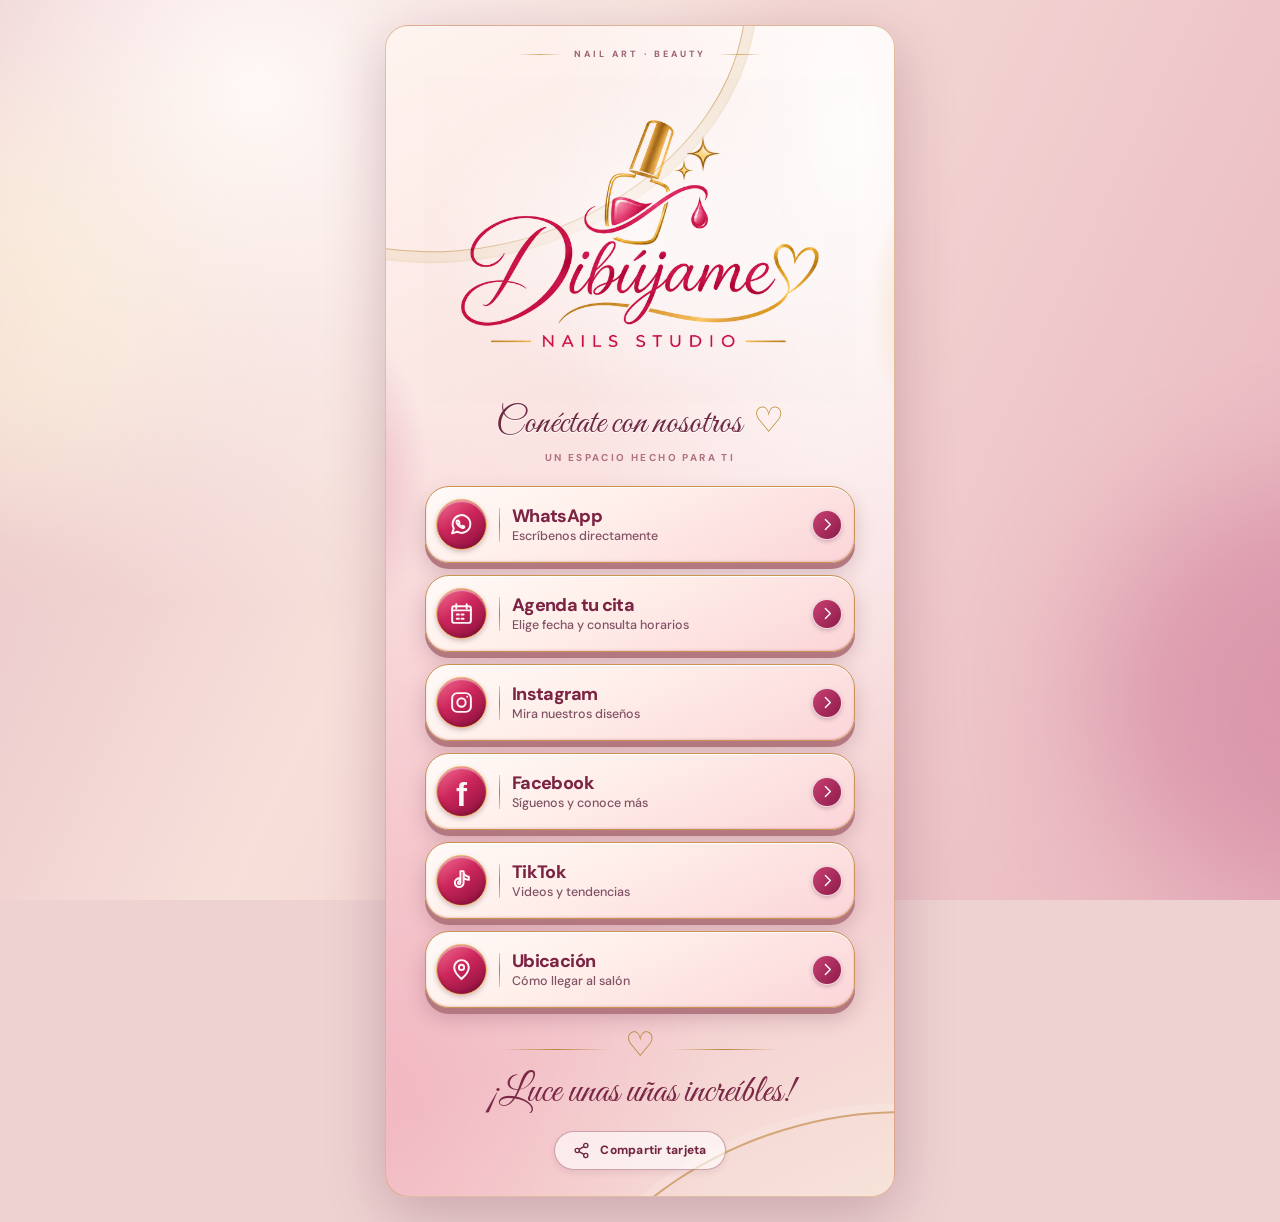
==== commit 5cccf242: "Add files via upload" ====
--- a/index.html
+++ b/index.html
@@ -15,9 +15,9 @@
   <link rel="preconnect" href="https://fonts.googleapis.com">
   <link rel="preconnect" href="https://fonts.gstatic.com" crossorigin>
   <link href="https://fonts.googleapis.com/css2?family=DM+Sans:wght@400;500;600;700;800&family=Great+Vibes&display=swap" rel="stylesheet">
-  <link rel="stylesheet" href="css/styles.css?v=3.1">
-  <script src="js/config.js?v=3.1" defer></script>
-  <script src="js/app.js?v=3.1" defer></script>
+  <link rel="stylesheet" href="css/styles.css?v=4.0">
+  <script src="js/config.js?v=4.0" defer></script>
+  <script src="js/app.js?v=4.0" defer></script>
   <title>Dibújame Nails Studio · Enlaces</title>
 </head>
 <body>
@@ -53,12 +53,12 @@
           <span class="action-copy"><strong>WhatsApp</strong><small>Escríbenos directamente</small></span>
           <span class="action-arrow" aria-hidden="true"><svg class="line-icon"><use href="#i-arrow"/></svg></span>
         </a>
-        <a class="action-link action-agenda" data-link="agenda" href="https://wa.me/522284045606" aria-label="Agendar cita por WhatsApp">
+        <button class="action-link action-agenda" type="button" data-link="agenda" aria-haspopup="dialog" aria-controls="appointmentOverlay" aria-label="Elegir fecha y hora para consultar disponibilidad">
           <span class="icon-wrap"><svg class="line-icon" aria-hidden="true"><use href="#i-calendar"/></svg></span>
           <span class="vertical-stroke" aria-hidden="true"></span>
-          <span class="action-copy"><strong>Agenda tu cita</strong><small>Reserva por WhatsApp</small></span>
+          <span class="action-copy"><strong>Agenda tu cita</strong><small>Elige fecha y consulta horarios</small></span>
           <span class="action-arrow" aria-hidden="true"><svg class="line-icon"><use href="#i-arrow"/></svg></span>
-        </a>
+        </button>
         <a class="action-link action-instagram" data-link="instagram" href="https://www.instagram.com/dibujame_nails/" aria-label="Visita nuestro Instagram">
           <span class="icon-wrap"><svg class="line-icon" aria-hidden="true"><use href="#i-instagram"/></svg></span>
           <span class="vertical-stroke" aria-hidden="true"></span>
@@ -92,6 +92,41 @@
       </footer>
     </main>
   </div>
+  <!-- Selector interactivo de fecha y hora. No bloquea ni confirma citas automáticamente. -->
+  <div class="appointment-overlay" id="appointmentOverlay" hidden>
+    <section class="appointment-dialog" role="dialog" aria-modal="true" aria-labelledby="appointmentTitle" aria-describedby="appointmentInfo" tabindex="-1">
+      <div class="appointment-head">
+        <div>
+          <span class="appointment-eyebrow">DIBÚJAME NAILS STUDIO</span>
+          <h2 id="appointmentTitle">¿Cuándo te gustaría venir?</h2>
+        </div>
+        <button class="appointment-close" id="appointmentClose" type="button" aria-label="Cerrar calendario">×</button>
+      </div>
+      <p class="appointment-info" id="appointmentInfo">Elige una fecha y hora para preguntar por disponibilidad. <strong>Tu cita no queda reservada</strong> hasta que te confirmemos por WhatsApp.</p>
+      <div class="appointment-month-nav">
+        <button id="previousMonth" type="button" aria-label="Mes anterior">‹</button>
+        <strong id="currentMonth" aria-live="polite"></strong>
+        <button id="nextMonth" type="button" aria-label="Mes siguiente">›</button>
+      </div>
+      <div class="appointment-weekdays" aria-hidden="true">
+        <span>Lun</span><span>Mar</span><span>Mié</span><span>Jue</span><span>Vie</span><span>Sáb</span><span>Dom</span>
+      </div>
+      <div id="appointmentDays" class="appointment-days" aria-label="Selecciona día"></div>
+      <div class="appointment-fields">
+        <div class="appointment-date-confirm" aria-live="polite">
+          <span>Fecha elegida</span>
+          <strong id="selectedDateLabel">Selecciona un día en el calendario</strong>
+        </div>
+        <label class="appointment-time-label" for="appointmentTime">
+          <span>Hora que prefieres</span>
+          <input id="appointmentTime" type="time" required autocomplete="off">
+        </label>
+      </div>
+      <button id="checkAvailability" class="appointment-submit" type="button" disabled>Consultar disponibilidad por WhatsApp <span aria-hidden="true">↗</span></button>
+      <p class="appointment-error" id="appointmentError" role="status" aria-live="polite"></p>
+      <p class="appointment-footnote">Te responderemos para confirmar si tenemos espacio en el día y horario que solicitaste.</p>
+    </section>
+  </div>
   <div class="toast" id="toast" role="status" aria-live="polite" hidden></div>
 </body>
 </html>
--- a/css/styles.css
+++ b/css/styles.css
@@ -67,3 +67,45 @@
 @media (min-width:560px) { .app-wrap { padding:25px 0; } .card { border-radius:23px; border:1px solid rgba(209,154,106,.6); } }
 @media (max-width:370px) { .card { padding:15px 15px 23px; } .action-link { grid-template-columns:45px 1px minmax(0,1fr) 29px; min-height:72px; column-gap:10px; padding:8px; } .icon-wrap { width:44px; height:44px; } .action-stack { gap:10px; } .action-arrow { width:28px; height:28px; } .brand-logo { max-width:100%; } }
 @media (prefers-reduced-motion:reduce) { html { scroll-behavior:auto; } .action-link,.action-link::before,.icon-wrap,.action-arrow,.share-button { transition:none !important; } }
+
+/* Calendario de citas: ventana móvil con apariencia coherente con la tarjeta. */
+body.appointment-open { overflow:hidden; }
+.appointment-overlay[hidden] { display:none !important; }
+.appointment-overlay { position:fixed; inset:0; z-index:200; display:flex; justify-content:center; align-items:flex-end; padding:12px; padding-bottom:max(12px, env(safe-area-inset-bottom)); background:rgba(53,11,34,.68); backdrop-filter:blur(5px); -webkit-backdrop-filter:blur(5px); animation:calendar-overlay-in .18s ease-out; }
+.appointment-dialog { position:relative; width:min(100%,465px); max-height:min(91dvh,840px); overflow-y:auto; overscroll-behavior:contain; border-radius:25px; border:1px solid rgba(207,155,90,.8); background:linear-gradient(155deg,#fffaf8,#fff0ef 65%,#fbdadd); color:#662541; box-shadow:0 25px 70px rgba(40,6,20,.4),inset 0 1px white; padding:23px 20px 19px; animation:calendar-dialog-in .24s cubic-bezier(.2,.8,.25,1); }
+.appointment-head { display:flex; align-items:flex-start; justify-content:space-between; gap:16px; }
+.appointment-eyebrow { display:block; letter-spacing:.2em; font-size:9px; font-weight:800; color:#ac6f83; margin-bottom:7px; }
+.appointment-head h2 { font:600 clamp(21px,5vw,26px)/1.16 'Playfair Display',Georgia,serif; letter-spacing:-.03em; margin:0; }
+.appointment-close { flex-shrink:0; border:1px solid #d9a9b8; background:#fff; border-radius:50%; color:#852a51; cursor:pointer; font-size:29px; line-height:1; width:36px; height:36px; display:grid; place-items:center; }
+.appointment-info { margin:13px 0 18px; color:#785365; font-size:12.5px; line-height:1.55; }
+.appointment-info strong { color:#6c2040; }
+.appointment-month-nav { display:flex; align-items:center; justify-content:space-between; padding:5px 0 11px; }
+.appointment-month-nav strong { font-size:16px; text-transform:capitalize; }
+.appointment-month-nav button { width:37px; height:37px; border:1px solid #e6bbc9; background:#fff9fa; color:#822d53; border-radius:11px; font-size:28px; line-height:1; cursor:pointer; }
+.appointment-month-nav button:disabled { opacity:.33; cursor:not-allowed; }
+.appointment-weekdays,.appointment-days { display:grid; grid-template-columns:repeat(7,minmax(0,1fr)); gap:4px; text-align:center; }
+.appointment-weekdays { font-size:10px; font-weight:800; color:#9b6b7b; padding:2px 0 7px; }
+.appointment-days { margin-bottom:15px; }
+.appointment-day { width:100%; aspect-ratio:1/1; min-height:36px; border:1px solid transparent; border-radius:11px; background:transparent; color:#682343; font:700 13px/1 'DM Sans',sans-serif; cursor:pointer; transition:transform .12s,background .12s,box-shadow .12s; }
+.appointment-day:active { transform:scale(.90); }
+.appointment-day:hover:not(:disabled) { background:#f7dce5; }
+.appointment-day:disabled { color:#c6b2b9; cursor:not-allowed; }
+.appointment-day.is-today:not(.selected) { border-color:#c89256; }
+.appointment-day.selected { background:linear-gradient(145deg,#d44878,#8b214d); color:white; box-shadow:0 4px 9px rgba(128,31,72,.24); }
+.appointment-day:focus-visible,.appointment-close:focus-visible,.appointment-month-nav button:focus-visible,.appointment-submit:focus-visible,#appointmentTime:focus-visible { outline:3px solid #a13768; outline-offset:2px; }
+.appointment-fields { display:grid; gap:11px; border-top:1px solid #e8cbd1; padding:13px 0 15px; }
+.appointment-date-confirm,.appointment-time-label { display:flex; align-items:center; justify-content:space-between; gap:15px; }
+.appointment-date-confirm span,.appointment-time-label span { font-size:12px; color:#8b526b; font-weight:700; }
+.appointment-date-confirm strong { font-size:12px; text-align:right; line-height:1.35; }
+#appointmentTime { background:white; border:1px solid #d8a8b6; color:#6b2040; font:700 15px/1 'DM Sans',sans-serif; padding:10px; min-width:126px; border-radius:12px; }
+.appointment-submit { display:flex; align-items:center; justify-content:center; gap:14px; width:100%; padding:15px 13px; border-radius:15px; background:linear-gradient(115deg,#a72a59,#6c1d41); color:white; border:1px solid #a87452; box-shadow:0 4px 0 #ae7a80, 0 8px 19px rgba(93,26,57,.18); font:800 12px/1.3 'DM Sans',sans-serif; cursor:pointer; }
+.appointment-submit:active:not(:disabled) { transform:translateY(4px); box-shadow:0 1px 0 #ae7a80; }
+.appointment-submit:disabled { opacity:.55; cursor:not-allowed; }
+.appointment-submit span { font-size:20px; }
+.appointment-error { margin:6px 0 0; text-align:center; min-height:1em; color:#9f234d; font-size:11px; font-weight:700; }
+.appointment-footnote { color:#94687b; font-size:11px; line-height:1.4; text-align:center; margin:6px 0 0; }
+@media (min-width:580px) { .appointment-overlay { align-items:center; } }
+@media (max-width:370px) { .appointment-dialog { padding:18px 13px; } .appointment-day { min-height:31px; } }
+@keyframes calendar-overlay-in { from {opacity:0} to {opacity:1} }
+@keyframes calendar-dialog-in { from {opacity:0;transform:translateY(22px)} to {opacity:1;transform:translateY(0)} }
+@media (prefers-reduced-motion:reduce) { .appointment-overlay,.appointment-dialog,.appointment-day { animation:none; transition:none; } }
